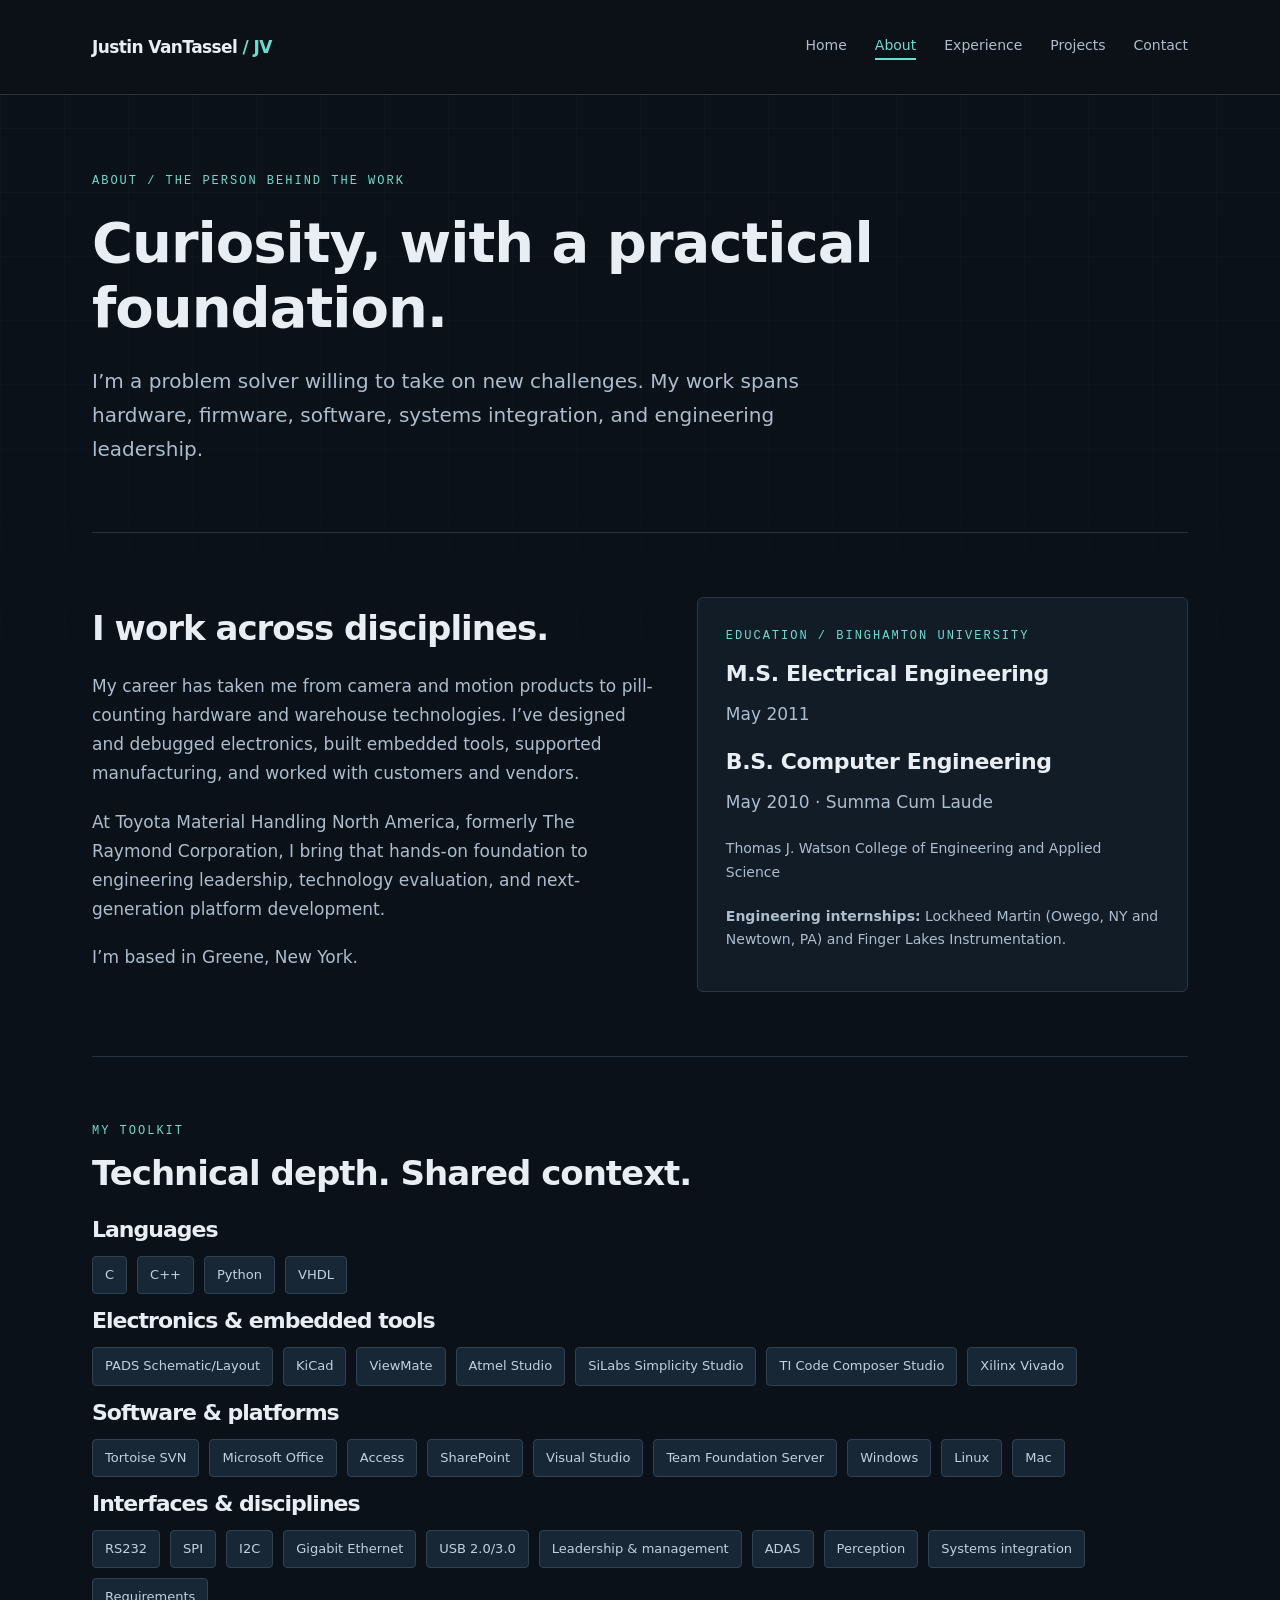
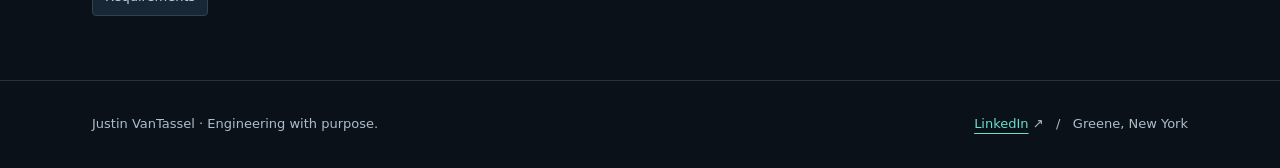
==== about.html @ ad9709d7 "Initial site" ====
<!doctype html><html lang="en"><head><meta charset="utf-8"><meta name="viewport" content="width=device-width, initial-scale=1"><title>About me | Justin VanTassel</title><meta name="description" content="My background spans electrical and computer engineering, embedded development, systems integration, and engineering leadership."><meta property="og:type" content="website"><meta property="og:title" content="About me | Justin VanTassel"><meta property="og:description" content="My background spans electrical and computer engineering, embedded development, systems integration, and engineering leadership."><meta property="og:image" content="og-image.png"><meta property="og:image:width" content="1200"><meta property="og:image:height" content="630"><meta property="og:image:alt" content="Justin VanTassel — R&amp;D Engineering Assistant Manager"><meta name="twitter:card" content="summary_large_image"><meta name="twitter:title" content="About me | Justin VanTassel"><meta name="twitter:description" content="My background spans electrical and computer engineering, embedded development, systems integration, and engineering leadership."><meta name="twitter:image" content="og-image.png"><link rel="icon" href="favicon.svg" type="image/svg+xml"><link rel="stylesheet" href="styles.css"></head><body><a class="skip" href="#main">Skip to content</a><header><div class="wrap"><a class="brand" href="index.html">Justin VanTassel<span> / JV</span></a><nav aria-label="Main navigation"><a href="index.html">Home</a><a href="about.html" aria-current="page">About</a><a href="experience.html">Experience</a><a href="projects.html">Projects</a><a href="contact.html">Contact</a></nav></div></header><main id="main" class="wrap"><div class="page-head"><div class="eyebrow">About / The person behind the work</div><h1>Curiosity, with a practical foundation.</h1><p class="intro">I’m a problem solver willing to take on new challenges. My work spans hardware, firmware, software, systems integration, and engineering leadership.</p></div><section class="section two"><div><h2>I work across disciplines.</h2><p>My career has taken me from camera and motion products to pill-counting hardware and warehouse technologies. I’ve designed and debugged electronics, built embedded tools, supported manufacturing, and worked with customers and vendors.</p><p>At Toyota Material Handling North America, formerly The Raymond Corporation, I bring that hands-on foundation to engineering leadership, technology evaluation, and next-generation platform development.</p><p>I’m based in Greene, New York.</p></div><div class="card"><div class="eyebrow">Education / Binghamton University</div><h3>M.S. Electrical Engineering</h3><p>May 2011</p><h3>B.S. Computer Engineering</h3><p>May 2010 · Summa Cum Laude</p><p class="small">Thomas J. Watson College of Engineering and Applied Science</p><p class="small"><strong>Engineering internships:</strong> Lockheed Martin (Owego, NY and Newtown, PA) and Finger Lakes Instrumentation.</p></div></section><section class="section"><div class="eyebrow">My toolkit</div><h2>Technical depth. Shared context.</h2><h3>Languages</h3><div class="chips"><span>C</span><span>C++</span><span>Python</span><span>VHDL</span></div><h3>Electronics & embedded tools</h3><div class="chips"><span>PADS Schematic/Layout</span><span>KiCad</span><span>ViewMate</span><span>Atmel Studio</span><span>SiLabs Simplicity Studio</span><span>TI Code Composer Studio</span><span>Xilinx Vivado</span></div><h3>Software & platforms</h3><div class="chips"><span>Tortoise SVN</span><span>Microsoft Office</span><span>Access</span><span>SharePoint</span><span>Visual Studio</span><span>Team Foundation Server</span><span>Windows</span><span>Linux</span><span>Mac</span></div><h3>Interfaces & disciplines</h3><div class="chips"><span>RS232</span><span>SPI</span><span>I2C</span><span>Gigabit Ethernet</span><span>USB 2.0/3.0</span><span>Leadership & management</span><span>ADAS</span><span>Perception</span><span>Systems integration</span><span>Requirements</span></div></section></main><footer><div class="wrap"><p>Justin VanTassel · Engineering with purpose.</p><p><a href="https://www.linkedin.com/in/justin-vantassel-169597180">LinkedIn</a> <span aria-hidden="true">↗</span> &nbsp; / &nbsp; Greene, New York</p></div></footer></body></html>
---- styles.css ----
*{box-sizing:border-box}html{color-scheme:dark;scroll-behavior:smooth}body{margin:0;background:#0b1118;color:#e8eef4;font:17px/1.7 system-ui,sans-serif}body:before{content:"";position:absolute;inset:0 0 auto;height:860px;z-index:-1;background:linear-gradient(90deg,#20304235 1px,transparent 1px),linear-gradient(#20304235 1px,transparent 1px);background-size:64px 64px;mask-image:linear-gradient(black,transparent)}a{color:#69ddd0;text-underline-offset:5px}a:hover{color:white}a:focus-visible,button:focus-visible,input:focus-visible,textarea:focus-visible{outline:3px solid #69ddd0;outline-offset:5px}.wrap{max-width:1160px;margin:auto;padding:0 32px}.skip{position:absolute;top:-100px}.skip:focus{top:8px;background:#111f2b;z-index:10}header{border-bottom:1px solid #263340;background:#0b1118e8}header .wrap{min-height:94px;display:flex;align-items:center;justify-content:space-between;gap:24px}.brand{font-weight:750;text-decoration:none;color:#e8eef4;letter-spacing:-.6px}.brand span{color:#69ddd0}nav{display:flex;gap:28px;flex-wrap:wrap}nav a{font-size:14px;color:#aebdcb;text-decoration:none}nav a[aria-current]{color:#69ddd0;border-bottom:2px solid #69ddd0}main{min-height:70vh}.eyebrow,.tag,.number{font-family:ui-monospace,monospace;font-size:12px;text-transform:uppercase;letter-spacing:2px;color:#69ddd0}.hero{padding:100px 0 90px;display:grid;grid-template-columns:1fr 300px;gap:70px;align-items:center}h1,h2,h3{line-height:1.15;letter-spacing:-1px}h1{font-size:clamp(44px,5.7vw,76px);margin:20px 0 24px;font-weight:650}h2{font-size:34px;margin:12px 0 24px}h3{font-size:22px;margin:14px 0}p{color:#acbdcd;margin:0 0 20px}.intro{font-size:20px;max-width:720px}.role{color:#e8eef4;font-size:21px;max-width:700px;line-height:1.5}.actions{display:flex;flex-wrap:wrap;gap:14px;margin-top:32px}.button{display:inline-block;background:#69ddd0;color:#07151a;padding:12px 21px;text-decoration:none;font-size:14px;font-weight:750;border:1px solid #69ddd0;border-radius:4px}.button:hover{color:#07151a;background:#a5eee5}.button.secondary{background:transparent;color:#e8eef4;border-color:#3b4b5b}.headshot{display:block;width:300px;max-width:100%;border:1px solid #37505a;border-radius:8px;overflow:hidden;background:#172c35}.headshot img{display:block;width:100%;height:auto}.section{padding:64px 0;border-top:1px solid #263340}.section-heading{display:flex;justify-content:space-between;align-items:end;gap:20px;margin-bottom:28px}.section-heading h2{margin-bottom:0}.grid{display:grid;grid-template-columns:repeat(3,1fr);gap:20px}.card{background:#111c27;border:1px solid #293845;padding:28px;border-radius:6px}.card p:last-child{margin:0}.card h3{letter-spacing:-.4px}.card .number{color:#8097a8}.page-head{padding:76px 0 46px;max-width:900px}.page-head h1{font-size:56px}.two{display:grid;grid-template-columns:1.15fr 1fr;gap:40px}.list{padding-left:20px;color:#acbdcd}.list li{margin-bottom:12px}.timeline{border-left:1px solid #38515d;padding-left:32px}.job{position:relative;padding:0 0 44px}.job:before{position:absolute;content:'';width:9px;height:9px;border-radius:50%;background:#69ddd0;left:-37px;top:8px}.job h2{font-size:26px;margin:8px 0 12px}.job h3{font-size:19px;margin:14px 0 4px}.meta{font-family:ui-monospace,monospace;font-size:13px;color:#8ba1b4}.placeholder{border:1px dashed #647989;border-radius:4px;padding:16px;color:#b4c3cf;font:13px/1.6 ui-monospace,monospace;background:#182430}.projects{display:grid;grid-template-columns:1fr 1fr;gap:24px;padding-bottom:64px}.projects .card{padding:32px}.projects .placeholder{margin-top:24px}.chips{display:flex;gap:10px;flex-wrap:wrap}.chips span{padding:7px 12px;background:#172735;border:1px solid #30424f;font-size:13px;color:#c1d2dd;border-radius:4px}label{display:block;font-size:14px;margin:18px 0 7px}input,textarea{width:100%;padding:12px;background:#0b1118;border:1px solid #405466;border-radius:4px;color:#e8eef4;font:inherit}textarea{resize:vertical}button{font:inherit;cursor:pointer}button:disabled{cursor:not-allowed;opacity:.55}footer{border-top:1px solid #263340;padding:32px 0;color:#859bab;font-size:13px}footer .wrap{display:flex;justify-content:space-between;gap:24px}footer p{margin:0}.small{font-size:14px}.closing{padding:50px 0 70px}@media(max-width:800px){header .wrap{padding-top:20px;padding-bottom:20px;display:block}nav{margin-top:16px;gap:20px}.hero{grid-template-columns:1fr;padding:58px 0;gap:36px}.headshot{width:300px}.grid,.two,.projects{grid-template-columns:1fr}.wrap{padding:0 24px}.section{padding:42px 0}.page-head{padding:50px 0 30px}.page-head h1{font-size:44px}.section-heading{display:block}.section-heading a{display:inline-block;margin-top:15px}footer .wrap{display:block}footer p+p{margin-top:10px}.timeline{padding-left:24px}.job:before{left:-29px}.card{padding:24px}}@media(prefers-reduced-motion:reduce){html{scroll-behavior:auto}}
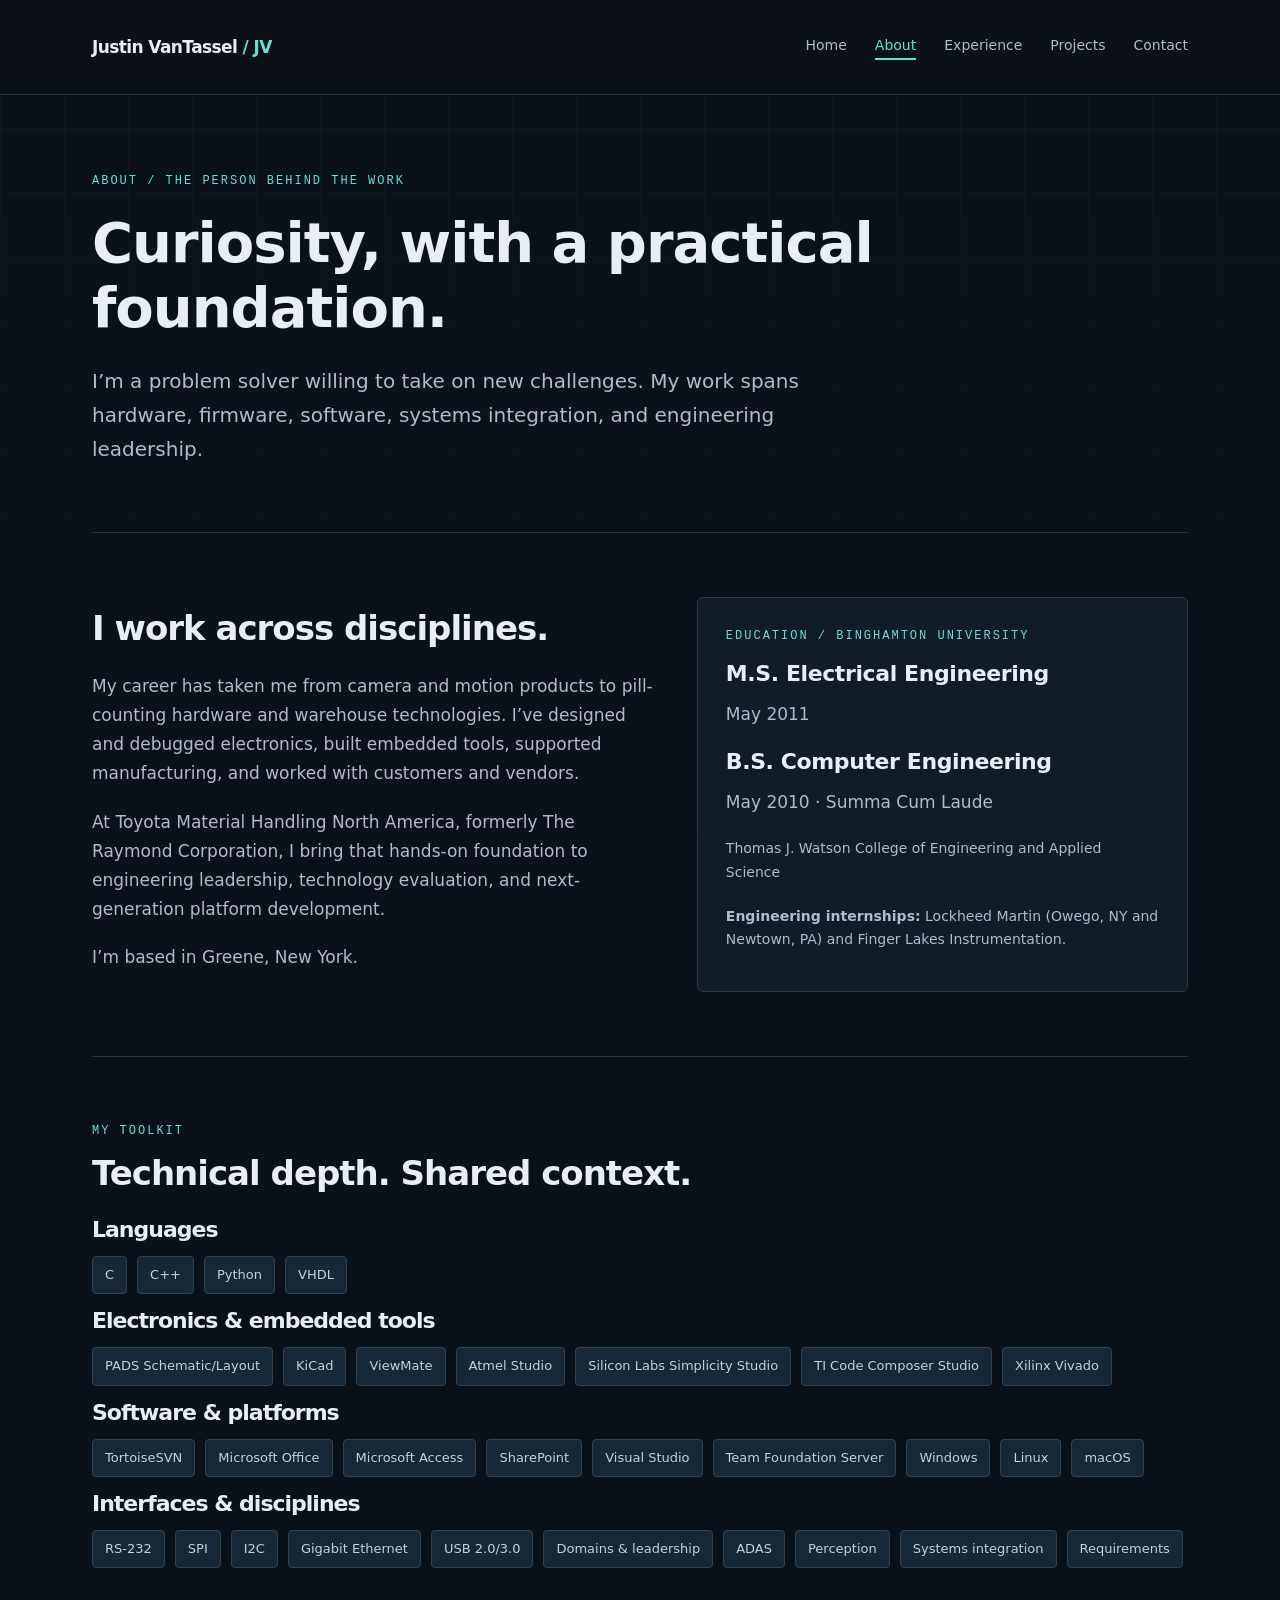
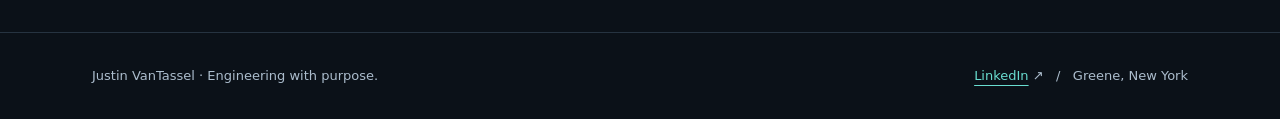
==== commit 6b4832fc: "Grammar and consistency fixes" ====
--- a/about.html
+++ b/about.html
@@ -1 +1 @@
-<!doctype html><html lang="en"><head><meta charset="utf-8"><meta name="viewport" content="width=device-width, initial-scale=1"><title>About me | Justin VanTassel</title><meta name="description" content="My background spans electrical and computer engineering, embedded development, systems integration, and engineering leadership."><meta property="og:type" content="website"><meta property="og:title" content="About me | Justin VanTassel"><meta property="og:description" content="My background spans electrical and computer engineering, embedded development, systems integration, and engineering leadership."><meta property="og:image" content="og-image.png"><meta property="og:image:width" content="1200"><meta property="og:image:height" content="630"><meta property="og:image:alt" content="Justin VanTassel — R&amp;D Engineering Assistant Manager"><meta name="twitter:card" content="summary_large_image"><meta name="twitter:title" content="About me | Justin VanTassel"><meta name="twitter:description" content="My background spans electrical and computer engineering, embedded development, systems integration, and engineering leadership."><meta name="twitter:image" content="og-image.png"><link rel="icon" href="favicon.svg" type="image/svg+xml"><link rel="stylesheet" href="styles.css"></head><body><a class="skip" href="#main">Skip to content</a><header><div class="wrap"><a class="brand" href="index.html">Justin VanTassel<span> / JV</span></a><nav aria-label="Main navigation"><a href="index.html">Home</a><a href="about.html" aria-current="page">About</a><a href="experience.html">Experience</a><a href="projects.html">Projects</a><a href="contact.html">Contact</a></nav></div></header><main id="main" class="wrap"><div class="page-head"><div class="eyebrow">About / The person behind the work</div><h1>Curiosity, with a practical foundation.</h1><p class="intro">I’m a problem solver willing to take on new challenges. My work spans hardware, firmware, software, systems integration, and engineering leadership.</p></div><section class="section two"><div><h2>I work across disciplines.</h2><p>My career has taken me from camera and motion products to pill-counting hardware and warehouse technologies. I’ve designed and debugged electronics, built embedded tools, supported manufacturing, and worked with customers and vendors.</p><p>At Toyota Material Handling North America, formerly The Raymond Corporation, I bring that hands-on foundation to engineering leadership, technology evaluation, and next-generation platform development.</p><p>I’m based in Greene, New York.</p></div><div class="card"><div class="eyebrow">Education / Binghamton University</div><h3>M.S. Electrical Engineering</h3><p>May 2011</p><h3>B.S. Computer Engineering</h3><p>May 2010 · Summa Cum Laude</p><p class="small">Thomas J. Watson College of Engineering and Applied Science</p><p class="small"><strong>Engineering internships:</strong> Lockheed Martin (Owego, NY and Newtown, PA) and Finger Lakes Instrumentation.</p></div></section><section class="section"><div class="eyebrow">My toolkit</div><h2>Technical depth. Shared context.</h2><h3>Languages</h3><div class="chips"><span>C</span><span>C++</span><span>Python</span><span>VHDL</span></div><h3>Electronics & embedded tools</h3><div class="chips"><span>PADS Schematic/Layout</span><span>KiCad</span><span>ViewMate</span><span>Atmel Studio</span><span>SiLabs Simplicity Studio</span><span>TI Code Composer Studio</span><span>Xilinx Vivado</span></div><h3>Software & platforms</h3><div class="chips"><span>Tortoise SVN</span><span>Microsoft Office</span><span>Access</span><span>SharePoint</span><span>Visual Studio</span><span>Team Foundation Server</span><span>Windows</span><span>Linux</span><span>Mac</span></div><h3>Interfaces & disciplines</h3><div class="chips"><span>RS232</span><span>SPI</span><span>I2C</span><span>Gigabit Ethernet</span><span>USB 2.0/3.0</span><span>Leadership & management</span><span>ADAS</span><span>Perception</span><span>Systems integration</span><span>Requirements</span></div></section></main><footer><div class="wrap"><p>Justin VanTassel · Engineering with purpose.</p><p><a href="https://www.linkedin.com/in/justin-vantassel-169597180">LinkedIn</a> <span aria-hidden="true">↗</span> &nbsp; / &nbsp; Greene, New York</p></div></footer></body></html>+<!doctype html><html lang="en"><head><meta charset="utf-8"><meta name="viewport" content="width=device-width, initial-scale=1"><title>About me | Justin VanTassel</title><meta name="description" content="My background spans electrical and computer engineering, embedded development, systems integration, and engineering leadership."><meta property="og:type" content="website"><meta property="og:title" content="About me | Justin VanTassel"><meta property="og:description" content="My background spans electrical and computer engineering, embedded development, systems integration, and engineering leadership."><meta property="og:image" content="og-image.png"><meta property="og:image:width" content="1200"><meta property="og:image:height" content="630"><meta property="og:image:alt" content="Justin VanTassel — R&amp;D Engineering Assistant Manager"><meta name="twitter:card" content="summary_large_image"><meta name="twitter:title" content="About me | Justin VanTassel"><meta name="twitter:description" content="My background spans electrical and computer engineering, embedded development, systems integration, and engineering leadership."><meta name="twitter:image" content="og-image.png"><link rel="icon" href="favicon.svg" type="image/svg+xml"><link rel="stylesheet" href="styles.css"></head><body><a class="skip" href="#main">Skip to content</a><header><div class="wrap"><a class="brand" href="index.html">Justin VanTassel<span> / JV</span></a><nav aria-label="Main navigation"><a href="index.html">Home</a><a href="about.html" aria-current="page">About</a><a href="experience.html">Experience</a><a href="projects.html">Projects</a><a href="contact.html">Contact</a></nav></div></header><main id="main" class="wrap"><div class="page-head"><div class="eyebrow">About / The person behind the work</div><h1>Curiosity, with a practical foundation.</h1><p class="intro">I’m a problem solver willing to take on new challenges. My work spans hardware, firmware, software, systems integration, and engineering leadership.</p></div><section class="section two"><div><h2>I work across disciplines.</h2><p>My career has taken me from camera and motion products to pill-counting hardware and warehouse technologies. I’ve designed and debugged electronics, built embedded tools, supported manufacturing, and worked with customers and vendors.</p><p>At Toyota Material Handling North America, formerly The Raymond Corporation, I bring that hands-on foundation to engineering leadership, technology evaluation, and next-generation platform development.</p><p>I’m based in Greene, New York.</p></div><div class="card"><div class="eyebrow">Education / Binghamton University</div><h3>M.S. Electrical Engineering</h3><p>May 2011</p><h3>B.S. Computer Engineering</h3><p>May 2010 · Summa Cum Laude</p><p class="small">Thomas J. Watson College of Engineering and Applied Science</p><p class="small"><strong>Engineering internships:</strong> Lockheed Martin (Owego, NY and Newtown, PA) and Finger Lakes Instrumentation.</p></div></section><section class="section"><div class="eyebrow">My toolkit</div><h2>Technical depth. Shared context.</h2><h3>Languages</h3><div class="chips"><span>C</span><span>C++</span><span>Python</span><span>VHDL</span></div><h3>Electronics & embedded tools</h3><div class="chips"><span>PADS Schematic/Layout</span><span>KiCad</span><span>ViewMate</span><span>Atmel Studio</span><span>Silicon Labs Simplicity Studio</span><span>TI Code Composer Studio</span><span>Xilinx Vivado</span></div><h3>Software & platforms</h3><div class="chips"><span>TortoiseSVN</span><span>Microsoft Office</span><span>Microsoft Access</span><span>SharePoint</span><span>Visual Studio</span><span>Team Foundation Server</span><span>Windows</span><span>Linux</span><span>macOS</span></div><h3>Interfaces & disciplines</h3><div class="chips"><span>RS-232</span><span>SPI</span><span>I2C</span><span>Gigabit Ethernet</span><span>USB 2.0/3.0</span><span>Domains & leadership</span><span>ADAS</span><span>Perception</span><span>Systems integration</span><span>Requirements</span></div></section></main><footer><div class="wrap"><p>Justin VanTassel · Engineering with purpose.</p><p><a href="https://www.linkedin.com/in/justin-vantassel-169597180">LinkedIn</a> <span aria-hidden="true">↗</span> &nbsp; / &nbsp; Greene, New York</p></div></footer></body></html>
